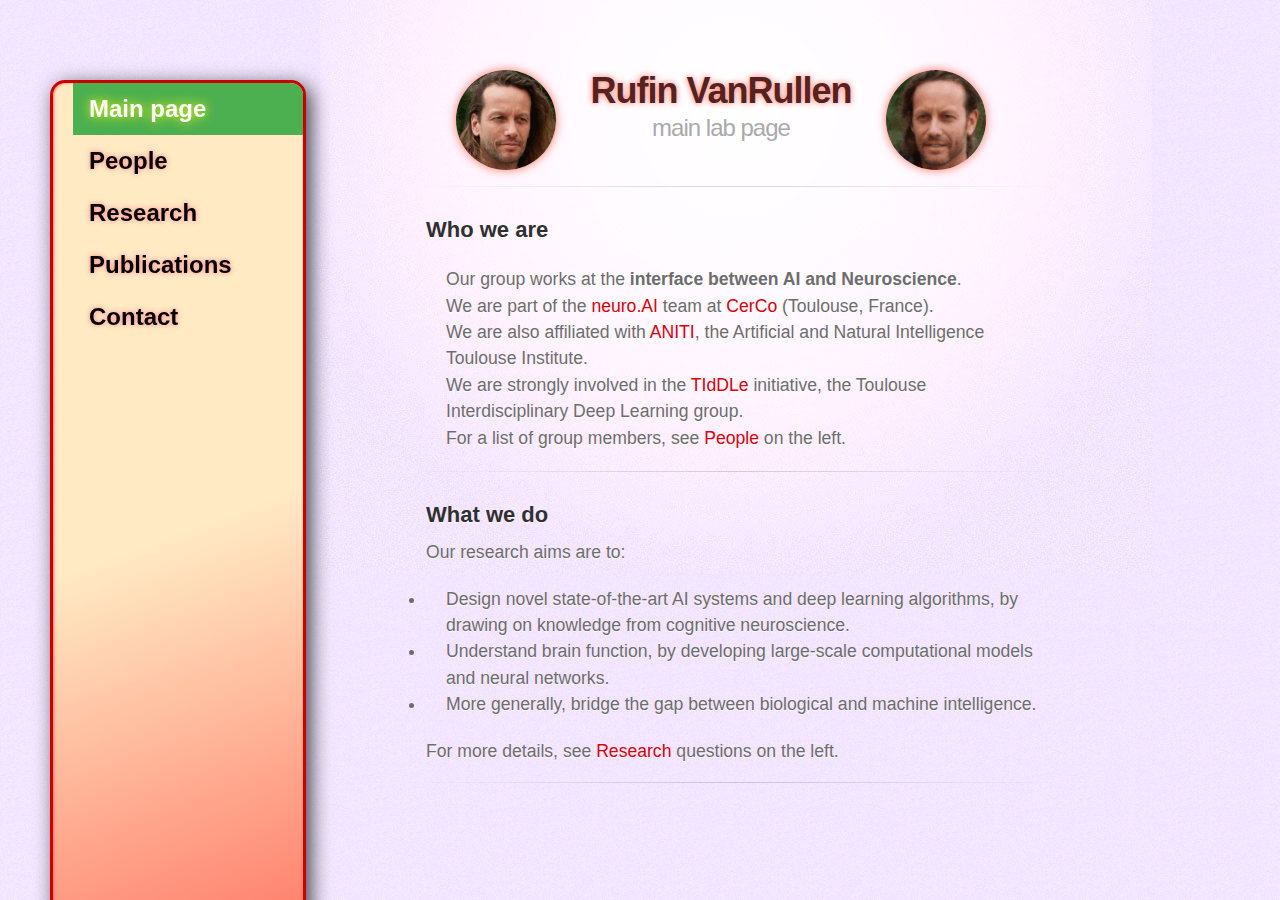
==== index.html @ 16567637 "Update index.html" ====
<!DOCTYPE html>
<html lang="en-US">
  <head>
    <meta charset='utf-8'>
    <meta http-equiv="X-UA-Compatible" content="IE=edge">
    <link rel="stylesheet" href="assets/css/style.css?v=ed995c8103273680a2b171596bf8498d300500a0">
    <link rel="stylesheet" type="text/css" href="assets/css/print.css" media="print">
    <!--[if lt IE 9]>
    <script src="//html5shiv.googlecode.com/svn/trunk/html5.js"></script>
    <![endif]-->

<!-- Begin Jekyll SEO tag v2.5.0 -->
<title>Rufin VanRullen - lab page</title>
<meta name="keywords" content="Research, AI, Deep Learning, Toulouse">
<meta name="generator" content="Jekyll v3.7.4" />
<meta property="og:title" content="Rufin VanRullen - lab page" />
<meta property="og:locale" content="en_US" />
<link rel="canonical" href="https://rufinv.github.io/" />
<meta property="og:url" content="https://rufinv.github.io/" />
<meta property="og:site_name" content="rufinv.github.io" />
<script type="application/ld+json">
{"@type":"WebSite","url":"https://rufinv.github.io/","headline":"Rufin VanRullen - lab page","name":"rufinv.github.io","@context":"http://schema.org"}</script>
<!-- End Jekyll SEO tag -->
  <script src="https://ajax.googleapis.com/ajax/libs/jquery/3.3.1/jquery.min.js"></script>
  <script src="https://maxcdn.bootstrapcdn.com/bootstrap/3.4.0/js/bootstrap.min.js"></script>

<link rel="stylesheet" href="menu_style.css">
<style>
  /* Tooltip */
  .test + .tooltip > .tooltip-inner {
    background-color: #4CAF50; 
    color: #FFFFFF; 
    border: 1px solid green; 
    padding: 2px;
    font-size: 12px;
    font-weight: normal;
  }
  /* Tooltip on bottom */
  .test + .tooltip.bottom > .tooltip-arrow {
    border-bottom: 5px solid green;
  }
  </style>
</head>
<body style="font-size: 1.1em;">

<ul class="menu">
  <li class="menu"><a class="active" href="index.html"><b>Main page</b></a></li>
  <li class="menu"><a href="people.html"><b>People</b></a></li>
  <li class="menu"><a href="research.html"><b>Research</b></a></li>
  <li class="menu"><a href="publications.html"><b>Publications</b></a></li>
  <li class="menu"><a href="contact.html"><b>Contact</b></a></li>
  </ul>

<div class="main">
    <div id="container">
      <div class="inner">

        <section id="mainpage">
        <header style="padding-left: 30px; padding-right: 60px;">
          <!-- <img src="./img/ruf7trans.gif" alt="" style="float:left;width:80px;height:80px;"> 
          <img src="./img/ruf7trans.gif" alt="" style="float:right;width:80px;height:80px;transform: scaleX(-1);"> 
	  <h1 style="text-align: center;font-size: 36px; color: #800303; display: block; margin: auto">Rufin VanRullen</h1> !-->
	  <img src="./img/Rufin-round-small.gif" alt="" style="float:left;width:100px;height:100px;border-radius: 50%; box-shadow: 0px 0px 10px #ff7060, 0 0 10px white;"> 
          <img src="./img/ruf-old-animation-very-small.gif" alt="" style="float:right;width:100px;height:100px;transform: scaleX(-1);border-radius: 50%; box-shadow: 0px 0px 10px #ff7060, 0 0 10px white";> 
	  <h1 style="text-align: center; font: bold 36px Arial, sans-serif; color: #522; text-shadow: 0px 0px 6px #ff7060, 0 0 6px white; display: block; margin: auto">Rufin VanRullen</h1>
	  <h2 style="text-align: center;display: block; margin: auto">main lab page</h2>
	  <!--        <p><h1 style="font-size: 36px">lab main page</h1></p>    --!> 
        </header>
        <hr>
          
	<h2>Who we are</h2>
	<p>
		<ul style="list-style-type:none;">
	<li style="list-style-type:none;">Our group works at the <span style="font-weight: bold">interface between AI and Neuroscience</span>. </li>
	<li style="list-style-type:none;">We are part of the 
		<a href="http://cerco.cnrs.fr/en/neuro-ai-2/"><b>neuro.AI</b></a> team at <a href="http://cerco.cnrs.fr/en/cerco-umr5549-2/"><b>CerCo</b></a> (Toulouse, France). </li>
	<li style="list-style-type:none;">We are also affiliated with <a href="https://aniti.univ-toulouse.fr/en/"><b>ANITI</b></a>, the Artificial and Natural Intelligence Toulouse Institute. </li>
	<li style="list-style-type:none;">We are strongly involved in the <a href="https://tiddle-group.github.io/"><b>TIdDLe</b></a> initiative, the Toulouse Interdisciplinary Deep Learning group.</li>
	<li style="list-style-type:none;">For a list of group members, see <a href="people.html"><b>People</b></a> on the left.</li>
		</ul>
	</p>
		
        <hr>
          <h2>What we do</h2>

	<p>Our research aims are to:
		<ul style="list-style-type:disc;">
			<li> Design novel state-of-the-art AI systems and deep learning algorithms, by drawing on knowledge from cognitive neuroscience. </li>
			<li> Understand brain function, by developing large-scale computational models and neural networks. </li>
			<li> More generally, bridge the gap between biological and machine intelligence.</li>
		</ul>
	</p>
	For more details, see <a href="research.html"><b>Research</b></a> questions on the left.</li>    
	<hr>			
        </section>
	      

</div>  


<!--         <footer></footer> --!> 

      </div>
    </div>
<script>
$(document).ready(function(){
  $('[data-toggle="tooltip"]').tooltip();   
});
</script>
    
  </body>
</html>
---- assets/css/style.css ----
@import url("https://fonts.googleapis.com/css?family=Chivo:900");.highlight table td{padding:5px}.highlight table pre{margin:0}.highlight,.highlight .w{color:#d0d0d0}.highlight .err{color:#151515;background-color:#ac4142}.highlight .c,.highlight .cd,.highlight .cm,.highlight .c1,.highlight .cs{color:#888}.highlight .cp{color:#f4bf75}.highlight .nt{color:#f4bf75}.highlight .o,.highlight .ow{color:#d0d0d0}.highlight .p,.highlight .pi{color:#d0d0d0}.highlight .gi{color:#90a959}.highlight .gd{color:#ac4142}.highlight .gh{color:#6a9fb5;font-weight:bold}.highlight .k,.highlight .kn,.highlight .kp,.highlight .kr,.highlight .kv{color:#aa759f}.highlight .kc{color:#d28445}.highlight .kt{color:#d28445}.highlight .kd{color:#d28445}.highlight .s,.highlight .sb,.highlight .sc,.highlight .sd,.highlight .s2,.highlight .sh,.highlight .sx,.highlight .s1{color:#90a959}.highlight .sr{color:#75b5aa}.highlight .si{color:#8f5536}.highlight .se{color:#8f5536}.highlight .nn{color:#f4bf75}.highlight .nc{color:#f4bf75}.highlight .no{color:#f4bf75}.highlight .na{color:#6a9fb5}.highlight .m,.highlight .mf,.highlight .mh,.highlight .mi,.highlight .il,.highlight .mo,.highlight .mb,.highlight .mx{color:#90a959}.highlight .ss{color:#90a959}html,body,div,span,applet,object,iframe,h1,h2,h3,h4,h5,h6,p,blockquote,pre,a,abbr,acronym,address,big,cite,code,del,dfn,em,img,ins,kbd,q,s,samp,small,strike,strong,sub,sup,tt,var,b,u,i,center,dl,dt,dd,ol,ul,li,fieldset,form,label,legend,table,caption,tbody,tfoot,thead,tr,th,td,article,aside,canvas,details,embed,figure,figcaption,footer,header,hgroup,menu,nav,output,ruby,section,summary,time,mark,audio,video{padding:0;margin:0;font:inherit;font-size:100%;vertical-align:baseline;border:0}article,aside,details,figcaption,figure,footer,header,hgroup,menu,nav,section{display:block}body{line-height:1}ol,ul{list-style:none}blockquote,q{quotes:none}blockquote:before,blockquote:after,q:before,q:after{content:'';content:none}table{border-spacing:0;border-collapse:collapse}body{font-family:'Helvetica Neue', Helvetica, Arial, serif;font-size:1.1em;line-height:1.5;color:#6d6d6d;text-shadow:0 1px 0 rgba(255,255,255,0.8);background:#e7e7e7 url(../images/body-bg.png) 0 0 repeat}a{color:#d5000d}a:hover{color:#c5000c}header{padding-top:70px;padding-bottom:25px}header h1{font-family:'Chivo', 'Helvetica Neue', Helvetica, Arial, serif;font-size:48px;font-weight:900;line-height:1.2;color:#303030;letter-spacing:-1px}header h2{font-size:24px;font-weight:normal;line-height:1.3;color:#aaa;letter-spacing:-1px}#container{min-height:595px;background:transparent url(../images/highlight-bg.jpg) 50% 0 no-repeat}.inner{width:620px;margin:0 auto}#container .inner img{max-width:100%}#downloads{margin-bottom:40px}a.button{display:block;float:left;width:179px;padding:12px 8px 12px 8px;margin-right:14px;font-size:15px;font-weight:bold;line-height:25px;color:#303030;background:#fdfdfd;background:-moz-linear-gradient(top, #fdfdfd 0%, #f2f2f2 100%);background:-webkit-gradient(linear, left top, left bottom, color-stop(0%, #fdfdfd), color-stop(100%, #f2f2f2));background:-webkit-linear-gradient(top, #fdfdfd 0%, #f2f2f2 100%);background:-o-linear-gradient(top, #fdfdfd 0%, #f2f2f2 100%);background:-ms-linear-gradient(top, #fdfdfd 0%, #f2f2f2 100%);background:linear-gradient(to top, #fdfdfd 0%, #f2f2f2 100%);filter:progid:DXImageTransform.Microsoft.gradient( startColorstr='#fdfdfd', endColorstr='#f2f2f2',GradientType=0 );border-top:solid 1px #cbcbcb;border-right:solid 1px #b7b7b7;border-bottom:solid 1px #b3b3b3;border-left:solid 1px #b7b7b7;border-radius:30px;-webkit-box-shadow:10px 10px 5px #888;-moz-box-shadow:10px 10px 5px #888;box-shadow:0px 1px 5px #e8e8e8;-moz-border-radius:30px;-webkit-border-radius:30px}a.button:hover{background:#fafafa;background:-moz-linear-gradient(top, #fdfdfd 0%, #f6f6f6 100%);background:-webkit-gradient(linear, left top, left bottom, color-stop(0%, #fdfdfd), color-stop(100%, #f6f6f6));background:-webkit-linear-gradient(top, #fdfdfd 0%, #f6f6f6 100%);background:-o-linear-gradient(top, #fdfdfd 0%, #f6f6f6 100%);background:-ms-linear-gradient(top, #fdfdfd 0%, #f6f6f6 100%);background:linear-gradient(to top, #fdfdfd 0%, #f6f6f6, 100%);filter:progid:DXImageTransform.Microsoft.gradient( startColorstr='#fdfdfd', endColorstr='#f6f6f6',GradientType=0 );border-top:solid 1px #b7b7b7;border-right:solid 1px #b3b3b3;border-bottom:solid 1px #b3b3b3;border-left:solid 1px #b3b3b3}a.button span{display:block;height:23px;padding-left:50px}#download-zip span{background:transparent url(../images/zip-icon.png) 12px 50% no-repeat}#download-tar-gz span{background:transparent url(../images/tar-gz-icon.png) 12px 50% no-repeat}#view-on-github span{background:transparent url(../images/octocat-icon.png) 12px 50% no-repeat}#view-on-github{margin-right:0}code,pre{margin-bottom:30px;font-family:Monaco, "Bitstream Vera Sans Mono", "Lucida Console", Terminal;font-size:14px;color:#222}code{padding:0 3px;background-color:#f2f2f2;border:solid 1px #ddd}pre{padding:20px;overflow:auto;color:#f2f2f2;text-shadow:none;background:#303030}pre code{padding:0;color:#f2f2f2;background-color:#303030;border:none}ul,ol,dl{margin-bottom:20px}hr{height:1px;padding-bottom:1em;margin-top:1em;line-height:1px;background:transparent url("../images/hr.png") 50% 0 no-repeat;border:none}strong{font-weight:bold}em{font-style:italic}table{width:100%;border:1px solid #ebebeb}th{font-weight:500}td{font-weight:300;text-align:center;border:1px solid #ebebeb}form{padding:20px;background:#f2f2f2}h1{font-size:32px}h2{margin-bottom:8px;font-size:22px;font-weight:bold;color:#303030}h3{margin-bottom:8px;font-size:18px;font-weight:bold;color:#d5000d}h4{font-size:16px;font-weight:bold;color:#303030}h5{font-size:1em;color:#303030}h6{font-size:.8em;color:#303030}p{margin-bottom:20px;font-weight:300}a{text-decoration:none}p a{font-weight:400}blockquote{padding:0 0 0 30px;margin-bottom:20px;font-size:1.6em;border-left:10px solid #e9e9e9}ul li{list-style-position:inside;list-style:disc;padding-left:20px}ol li{list-style-position:inside;list-style:decimal;padding-left:3px}dl dt{color:#303030}footer{padding-top:20px;padding-bottom:30px;margin-top:40px;font-size:13px;color:#aaa;background:transparent url("../images/hr.png") 0 0 no-repeat}footer a{color:#666}footer a:hover{color:#444}.clearfix:after{display:block;height:0;clear:both;visibility:hidden;content:'.'}.clearfix{display:inline-block}* html .clearfix{height:1%}.clearfix{display:block}@media only screen and (max-width: 767px){header{padding-top:10px;padding-bottom:10px}#downloads{margin-bottom:25px}#download-zip,#download-tar-gz{display:none}.inner{width:94%;margin:0 auto}}
---- assets/css/print.css ----
html, body, div, span, applet, object, iframe,
h1, h2, h3, h4, h5, h6, p, blockquote, pre,
a, abbr, acronym, address, big, cite, code,
del, dfn, em, img, ins, kbd, q, s, samp,
small, strike, strong, sub, sup, tt, var,
b, u, i, center,
dl, dt, dd, ol, ul, li,
fieldset, form, label, legend,
table, caption, tbody, tfoot, thead, tr, th, td,
article, aside, canvas, details, embed,
figure, figcaption, footer, header, hgroup,
menu, nav, output, ruby, section, summary,
time, mark, audio, video {
  padding: 0;
  margin: 0;
  font: inherit;
  font-size: 100%;
  vertical-align: baseline;
  border: 0;
}
/* HTML5 display-role reset for older browsers */
article, aside, details, figcaption, figure,
footer, header, hgroup, menu, nav, section {
  display: block;
}
body {
  line-height: 1;
}
ol, ul {
  list-style: none;
}
blockquote, q {
  quotes: none;
}
blockquote:before, blockquote:after,
q:before, q:after {
  content: '';
  content: none;
}
table {
  border-spacing: 0;
  border-collapse: collapse;
}
body {
  font-family: 'Helvetica Neue', Helvetica, Arial, serif;
  font-size: 13px;
  line-height: 1.5;
  color: #000;
}

a {
  font-weight: bold;
  color: #d5000d;
}

header {
  padding-top: 70px;
  padding-bottom: 10px;
}

header h1 {
  font-size: 48px;
  font-weight: bold;
  line-height: 1.2;
  color: #303030;
  letter-spacing: -1px;
}

header h2 {
  font-size: 24px;
  font-weight: normal;
  line-height: 1.3;
  color: #aaa;
  letter-spacing: -1px;
}
#downloads {
  display: none;
}
#main_content {
  padding-top: 20px;
}

code, pre {
  margin-bottom: 30px;
  font-family: Monaco, "Bitstream Vera Sans Mono", "Lucida Console", Terminal;
  font-size: 12px;
  color: #222;
}

code {
  padding: 0 3px;
}

pre {
  padding: 20px;
  overflow: auto;
  border: solid 1px #ddd;
}
pre code {
  padding: 0;
}

ul, ol, dl {
  margin-bottom: 20px;
}


/* COMMON STYLES */

table {
  width: 100%;
  border: 1px solid #ebebeb;
}

th {
  font-weight: 500;
}

td {
  font-weight: 300;
  text-align: center;
  border: 1px solid #ebebeb;
}

form {
  padding: 20px;
  background: #f2f2f2;

}


/* GENERAL ELEMENT TYPE STYLES */

h1 {
  font-size: 2.8em;
}

h2 {
  margin-bottom: 8px;
  font-size: 22px;
  font-weight: bold;
  color: #303030;
}

h3 {
  margin-bottom: 8px;
  font-size: 18px;
  font-weight: bold;
  color: #d5000d;
}

h4 {
  font-size: 16px;
  font-weight: bold;
  color: #303030;
}

h5 {
  font-size: 1em;
  color: #303030;
}

h6 {
  font-size: .8em;
  color: #303030;
}

p {
  margin-bottom: 20px;
  font-weight: 300;
}

a {
  text-decoration: none;
}

p a {
  font-weight: 400;
}

blockquote {
  padding: 0 0 0 30px;
  margin-bottom: 20px;
  font-size: 1.6em;
  border-left: 10px solid #e9e9e9;
}

ul li {
  list-style-position: inside;
  list-style: disc;
  padding-left: 20px;
}

ol li {
  list-style-position: inside;
  list-style: decimal;
  padding-left: 3px;
}

dl dd {
  font-style: italic;
  font-weight: 100;
}

footer {
  padding-top: 20px;
  padding-bottom: 30px;
  margin-top: 40px;
  font-size: 13px;
  color: #aaa;
}

footer a {
  color: #666;
}

/* MISC */
.clearfix:after {
  display: block;
  height: 0;
  clear: both;
  visibility: hidden;
  content: '.';
}

.clearfix {display: inline-block;}
* html .clearfix {height: 1%;}
.clearfix {display: block;}
---- menu_style.css ----
body {
 /* margin-left: 320px;
  margin-right: 320px;*/
  margin-left: 320px;
  margin-right: 10%;
}
ul.menu {
  list-style-type: none;
  margin: 0;
  padding: 0;
  width: 250px;
  background-color: #ffeac4; /*#fafad2;*/
  background-image: linear-gradient(160deg, #ffeac4 50%, #ff7060);
  box-shadow: 1px 0px 3px 0px #ff7060 inset, 5px 5px 20px 0px #444444;
  position: fixed;
  top: 80px;
  left: 50px;
  height: 100%;
  overflow: auto;
  font: bold 24px Arial, sans-serif;
  border-style: solid;
  border-width: medium;
  border-color: #cc0000;
  border-radius: 15px;
}

li.menu a {
  display: block;
  color: #000;
  text-shadow: 0px 0px 5px #ff7060, 0 0 5px white;
  padding: 12px 8px 12px 16px;
  text-decoration: none;
}

li.menu a.active {
  background-color: #4CAF50;
  color: white;
  text-shadow: 0 0 12px #FFFF00;
}

li.menu a:hover:not(.active) {
  background-color: #568;
  color: white;
  text-shadow: 0 0 12px #AA00FF;
}
	
/*need a regular ul style as well
ul.regular {
    list-style-type: disc;
    color: inherit;
    padding-left: 0px 20px;
    position: initial;
    width: initial;
    background-color: initial; 
    font: inherit;
    border-style: initial;
}

ul.regular li {
	position: initial;
}

ul.regular li a {
  display: initial;
  color: inherit;
  padding: initial;
  text-decoration: inherit;
}

ul.regular li a.active {
  background-color: inherit;
  color: inherit;
}

ul.regular li a:hover:not(.active) {
  background-color: inherit;
  color: inherit;
}
*/

@media screen and (max-width: 1200px) {
  ul.menu {  width: 200px;
  top: 60px;
  left: 35px;
  font: bold 20px Arial, sans-serif;
  border-radius: 15px;
}
  body {  
	  margin-left: 240px;
  	margin-right: 5%;
	}
}

@media screen and (max-width: 900px) {
  ul.menu {  width: 150px;
  top: 40px;
  left: 20px;
  font: bold 16px Arial, sans-serif;
  border-radius: 15px;
}
  body {  
	  margin-left: 180px;
  	margin-right: 2%;
	}
}
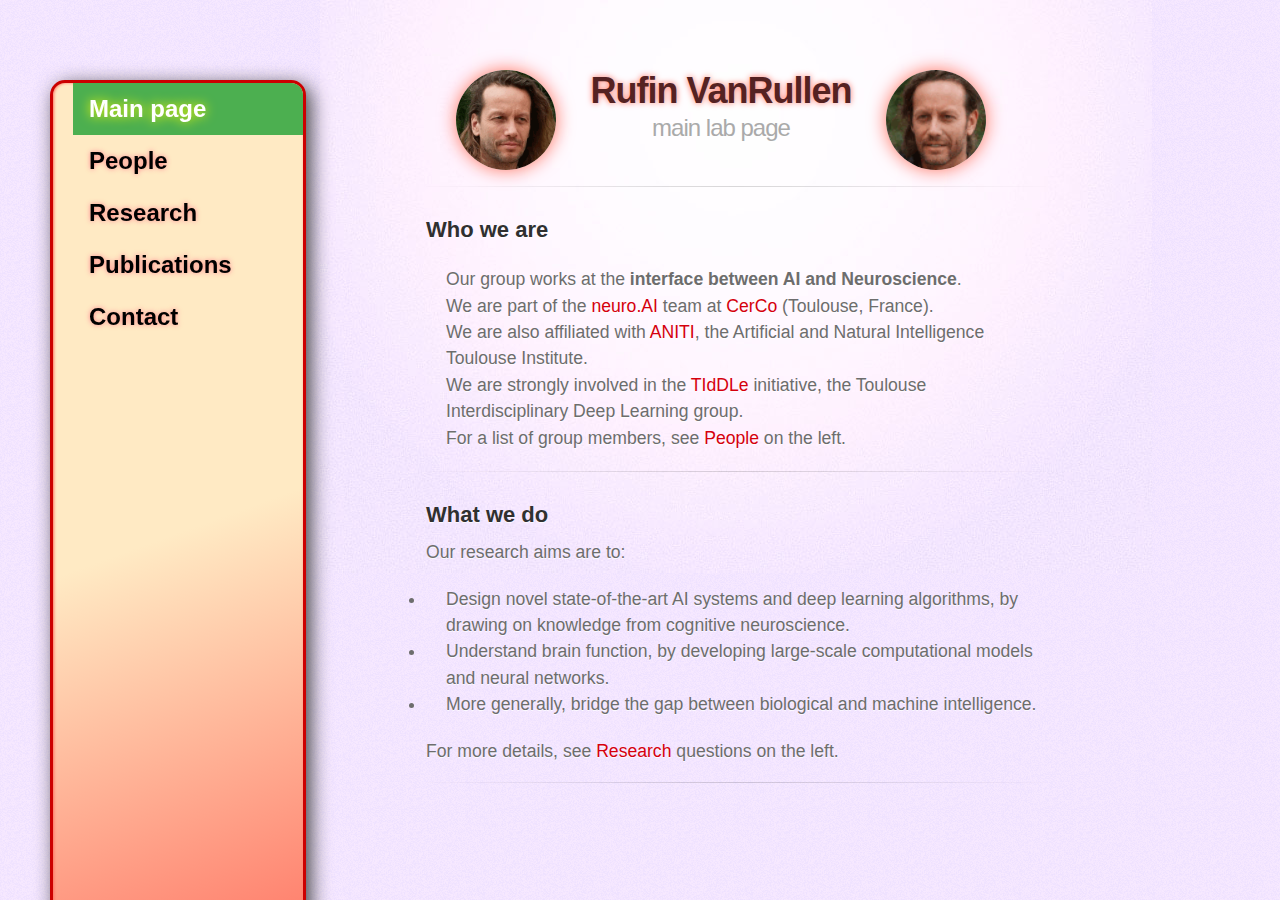
==== commit 7d7f6aa1: "Update index.html" ====
--- a/index.html
+++ b/index.html
@@ -60,8 +60,8 @@
           <!-- <img src="./img/ruf7trans.gif" alt="" style="float:left;width:80px;height:80px;"> 
           <img src="./img/ruf7trans.gif" alt="" style="float:right;width:80px;height:80px;transform: scaleX(-1);"> 
 	  <h1 style="text-align: center;font-size: 36px; color: #800303; display: block; margin: auto">Rufin VanRullen</h1> !-->
-	  <img src="./img/Rufin-round-small.gif" alt="" style="float:left;width:100px;height:100px;border-radius: 50%; box-shadow: 0px 0px 10px #ff7060, 0 0 10px white;"> 
-          <img src="./img/ruf-old-animation-very-small.gif" alt="" style="float:right;width:100px;height:100px;transform: scaleX(-1);border-radius: 50%; box-shadow: 0px 0px 10px #ff7060, 0 0 10px white";> 
+	  <img src="./img/Rufin-round-small.gif" alt="" style="float:left;width:100px;height:100px;border-radius: 50%; box-shadow: 0px 0px 18px #ff7060, 0 0 18px white;"> 
+          <img src="./img/ruf-old-animation-very-small.gif" alt="" style="float:right;width:100px;height:100px;transform: scaleX(-1);border-radius: 50%; box-shadow: 0px 0px 18px #ff7060, 0 0 18px white";> 
 	  <h1 style="text-align: center; font: bold 36px Arial, sans-serif; color: #522; text-shadow: 0px 0px 6px #ff7060, 0 0 6px white; display: block; margin: auto">Rufin VanRullen</h1>
 	  <h2 style="text-align: center;display: block; margin: auto">main lab page</h2>
 	  <!--        <p><h1 style="font-size: 36px">lab main page</h1></p>    --!> 
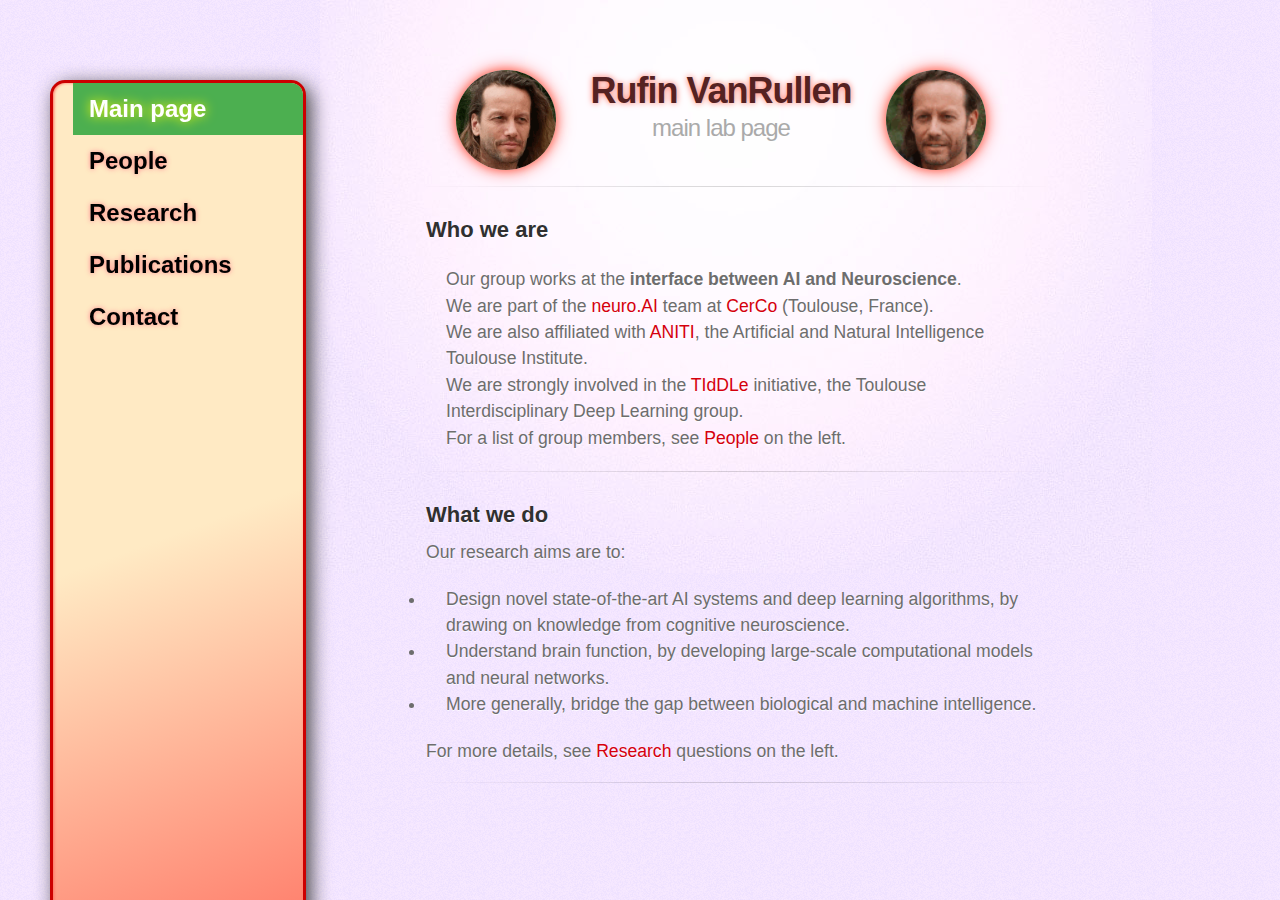
==== commit ec271bbc: "Update index.html" ====
--- a/index.html
+++ b/index.html
@@ -60,8 +60,8 @@
           <!-- <img src="./img/ruf7trans.gif" alt="" style="float:left;width:80px;height:80px;"> 
           <img src="./img/ruf7trans.gif" alt="" style="float:right;width:80px;height:80px;transform: scaleX(-1);"> 
 	  <h1 style="text-align: center;font-size: 36px; color: #800303; display: block; margin: auto">Rufin VanRullen</h1> !-->
-	  <img src="./img/Rufin-round-small.gif" alt="" style="float:left;width:100px;height:100px;border-radius: 50%; box-shadow: 0px 0px 18px #ff7060, 0 0 18px white;"> 
-          <img src="./img/ruf-old-animation-very-small.gif" alt="" style="float:right;width:100px;height:100px;transform: scaleX(-1);border-radius: 50%; box-shadow: 0px 0px 18px #ff7060, 0 0 18px white";> 
+	  <img src="./img/Rufin-round-small.gif" alt="" style="float:left;width:100px;height:100px;border-radius: 50%; box-shadow: 0px 0px 8px #ff7060, 0 0 18px #ff7060;"> 
+          <img src="./img/ruf-old-animation-very-small.gif" alt="" style="float:right;width:100px;height:100px;transform: scaleX(-1);border-radius: 50%; box-shadow: 0px 0px 8px #ff7060, 0 0 18px #ff7060";> 
 	  <h1 style="text-align: center; font: bold 36px Arial, sans-serif; color: #522; text-shadow: 0px 0px 6px #ff7060, 0 0 6px white; display: block; margin: auto">Rufin VanRullen</h1>
 	  <h2 style="text-align: center;display: block; margin: auto">main lab page</h2>
 	  <!--        <p><h1 style="font-size: 36px">lab main page</h1></p>    --!> 
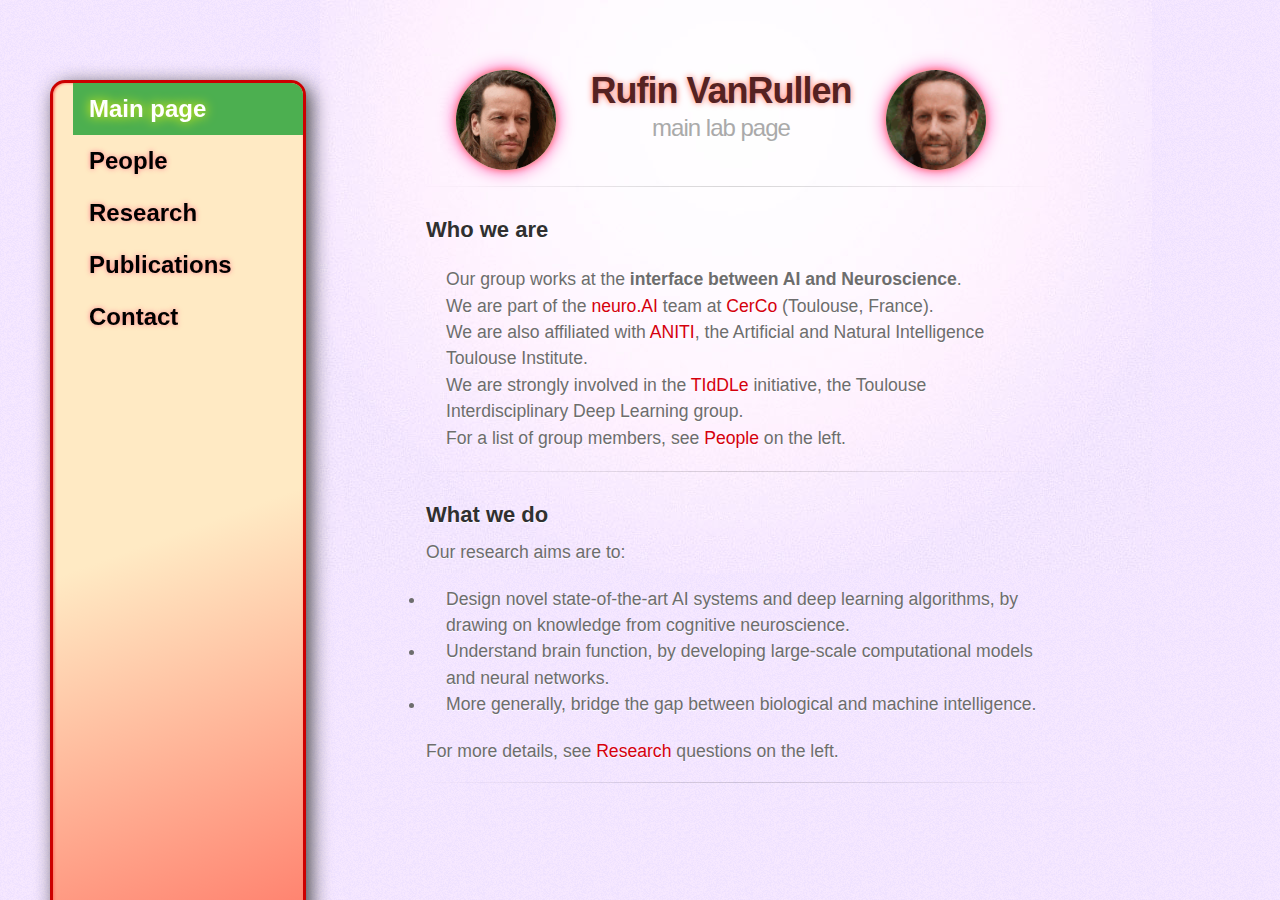
==== commit 04988a84: "Update index.html" ====
--- a/index.html
+++ b/index.html
@@ -60,8 +60,8 @@
           <!-- <img src="./img/ruf7trans.gif" alt="" style="float:left;width:80px;height:80px;"> 
           <img src="./img/ruf7trans.gif" alt="" style="float:right;width:80px;height:80px;transform: scaleX(-1);"> 
 	  <h1 style="text-align: center;font-size: 36px; color: #800303; display: block; margin: auto">Rufin VanRullen</h1> !-->
-	  <img src="./img/Rufin-round-small.gif" alt="" style="float:left;width:100px;height:100px;border-radius: 50%; box-shadow: 0px 0px 8px #ff7060, 0 0 18px #ff7060;"> 
-          <img src="./img/ruf-old-animation-very-small.gif" alt="" style="float:right;width:100px;height:100px;transform: scaleX(-1);border-radius: 50%; box-shadow: 0px 0px 8px #ff7060, 0 0 18px #ff7060";> 
+	  <img src="./img/Rufin-round-small.gif" alt="" style="float:left;width:100px;height:100px;border-radius: 50%; box-shadow: 0px 0px 6px #ff7060, 0 0 18px #ff40aa;"> 
+          <img src="./img/ruf-old-animation-very-small.gif" alt="" style="float:right;width:100px;height:100px;transform: scaleX(-1);border-radius: 50%; box-shadow: 0px 0px 6px #ff7060, 0 0 18px #ff40aa";> 
 	  <h1 style="text-align: center; font: bold 36px Arial, sans-serif; color: #522; text-shadow: 0px 0px 6px #ff7060, 0 0 6px white; display: block; margin: auto">Rufin VanRullen</h1>
 	  <h2 style="text-align: center;display: block; margin: auto">main lab page</h2>
 	  <!--        <p><h1 style="font-size: 36px">lab main page</h1></p>    --!> 
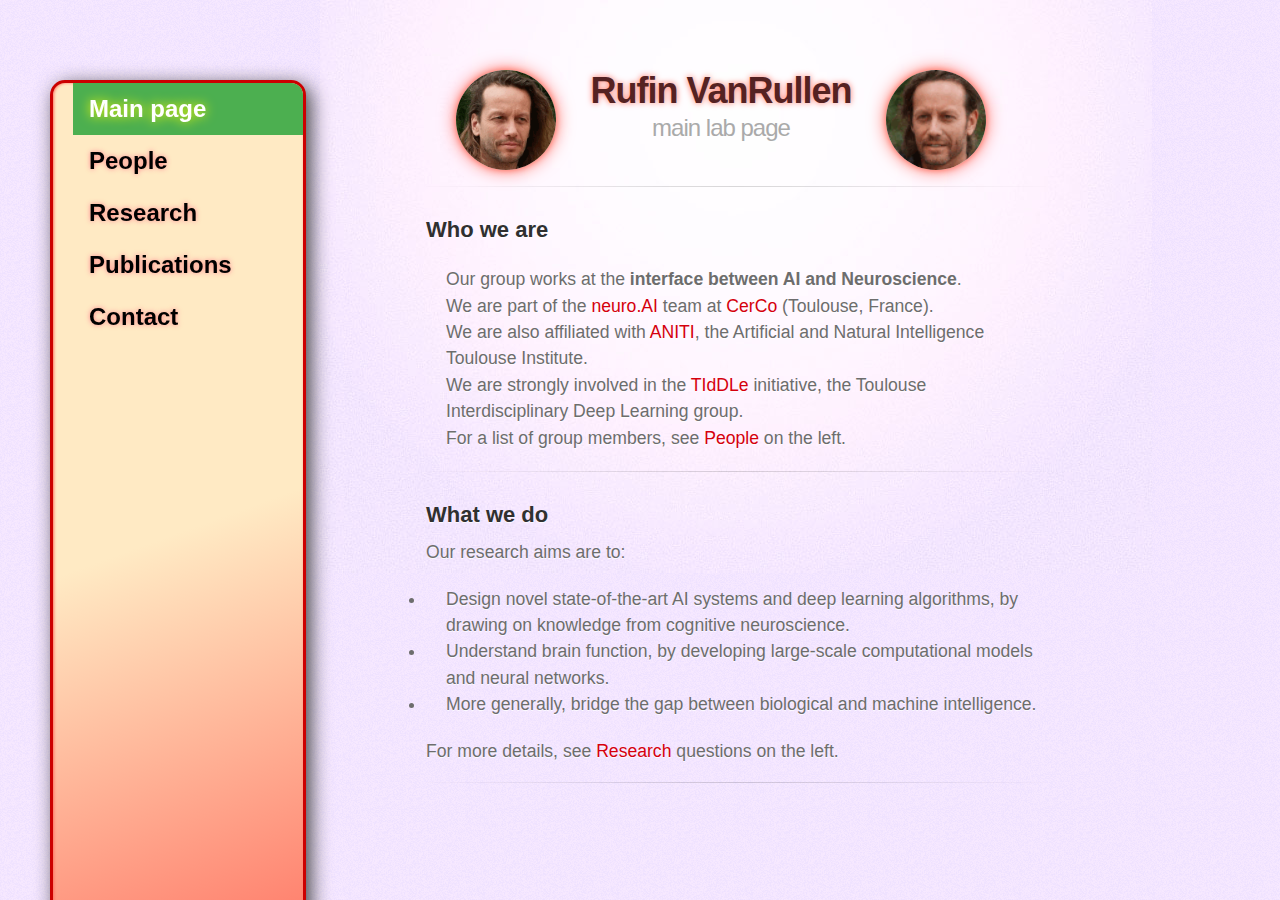
==== commit 6f898d29: "Update index.html" ====
--- a/index.html
+++ b/index.html
@@ -60,8 +60,8 @@
           <!-- <img src="./img/ruf7trans.gif" alt="" style="float:left;width:80px;height:80px;"> 
           <img src="./img/ruf7trans.gif" alt="" style="float:right;width:80px;height:80px;transform: scaleX(-1);"> 
 	  <h1 style="text-align: center;font-size: 36px; color: #800303; display: block; margin: auto">Rufin VanRullen</h1> !-->
-	  <img src="./img/Rufin-round-small.gif" alt="" style="float:left;width:100px;height:100px;border-radius: 50%; box-shadow: 0px 0px 6px #ff7060, 0 0 18px #ff40aa;"> 
-          <img src="./img/ruf-old-animation-very-small.gif" alt="" style="float:right;width:100px;height:100px;transform: scaleX(-1);border-radius: 50%; box-shadow: 0px 0px 6px #ff7060, 0 0 18px #ff40aa";> 
+	  <img src="./img/Rufin-round-small.gif" alt="" style="float:left;width:100px;height:100px;border-radius: 50%; box-shadow: 0px 0px 6px #ff7060, 0 0 18px #ff7060;"> 
+          <img src="./img/ruf-old-animation-very-small.gif" alt="" style="float:right;width:100px;height:100px;transform: scaleX(-1);border-radius: 50%; box-shadow: 0px 0px 6px #ff7060, 0 0 18px #ff7060;"> 
 	  <h1 style="text-align: center; font: bold 36px Arial, sans-serif; color: #522; text-shadow: 0px 0px 6px #ff7060, 0 0 6px white; display: block; margin: auto">Rufin VanRullen</h1>
 	  <h2 style="text-align: center;display: block; margin: auto">main lab page</h2>
 	  <!--        <p><h1 style="font-size: 36px">lab main page</h1></p>    --!> 
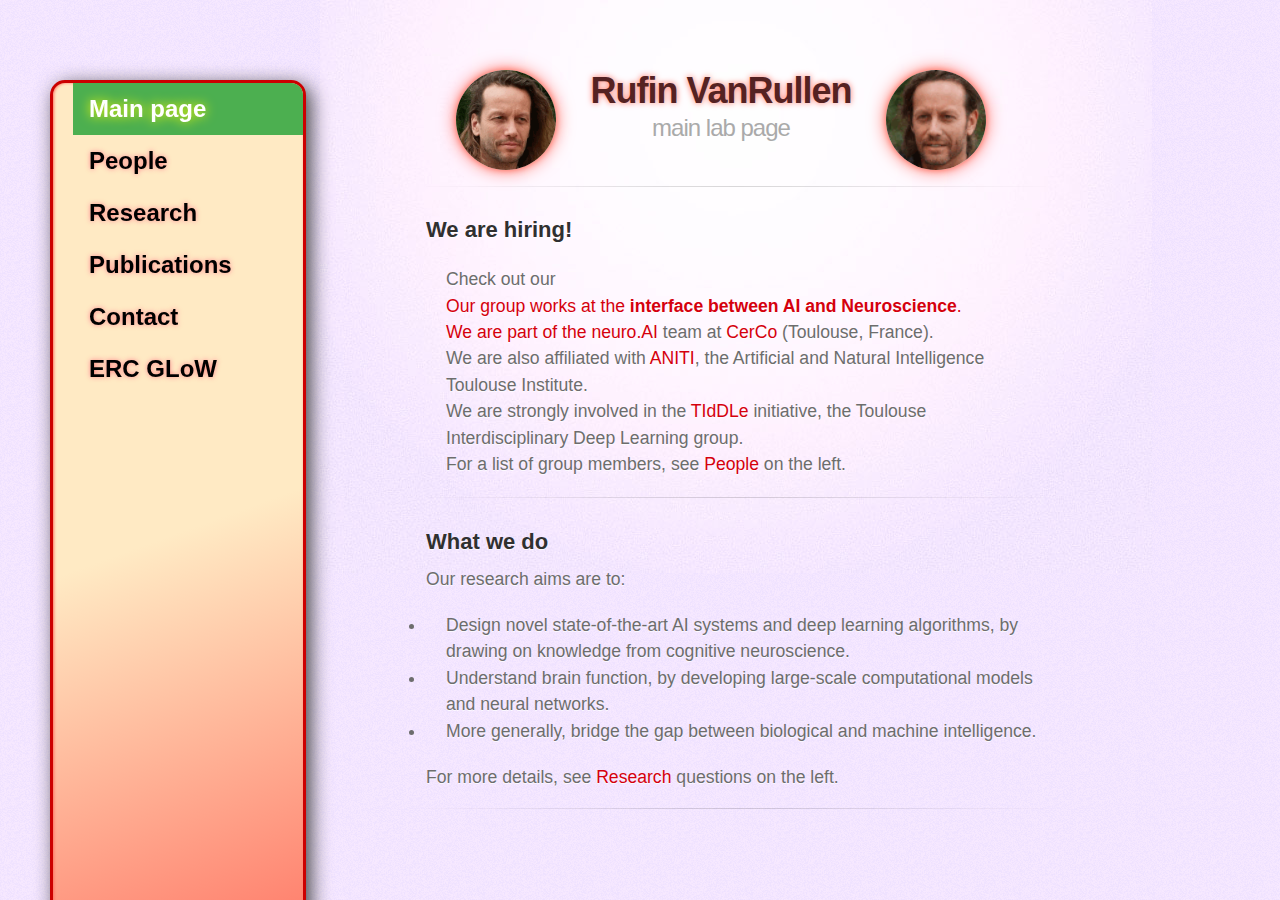
==== commit e6ed8ae5: "Update index.html" ====
--- a/index.html
+++ b/index.html
@@ -49,6 +49,7 @@
   <li class="menu"><a href="research.html"><b>Research</b></a></li>
   <li class="menu"><a href="publications.html"><b>Publications</b></a></li>
   <li class="menu"><a href="contact.html"><b>Contact</b></a></li>
+  <li class="menu"><a href="glow.html"><b>ERC GLoW</b></a></li>
   </ul>
 
 <div class="main">
@@ -68,7 +69,16 @@
         </header>
         <hr>
           
-	<h2>Who we are</h2>
+<h2>We are hiring!</h2>
+	<p>
+	<ul style="list-style-type:none;">
+ <li style="list-style-type:none;">Check out our <a href="./glow.html>ERC Advanced GLoW page</a> on the left for the latest information on available positions.</span>. </li>
+		</ul>
+	</p>
+		
+        <hr>
+ 
+<h2>Who we are</h2>
 	<p>
 		<ul style="list-style-type:none;">
 	<li style="list-style-type:none;">Our group works at the <span style="font-weight: bold">interface between AI and Neuroscience</span>. </li>
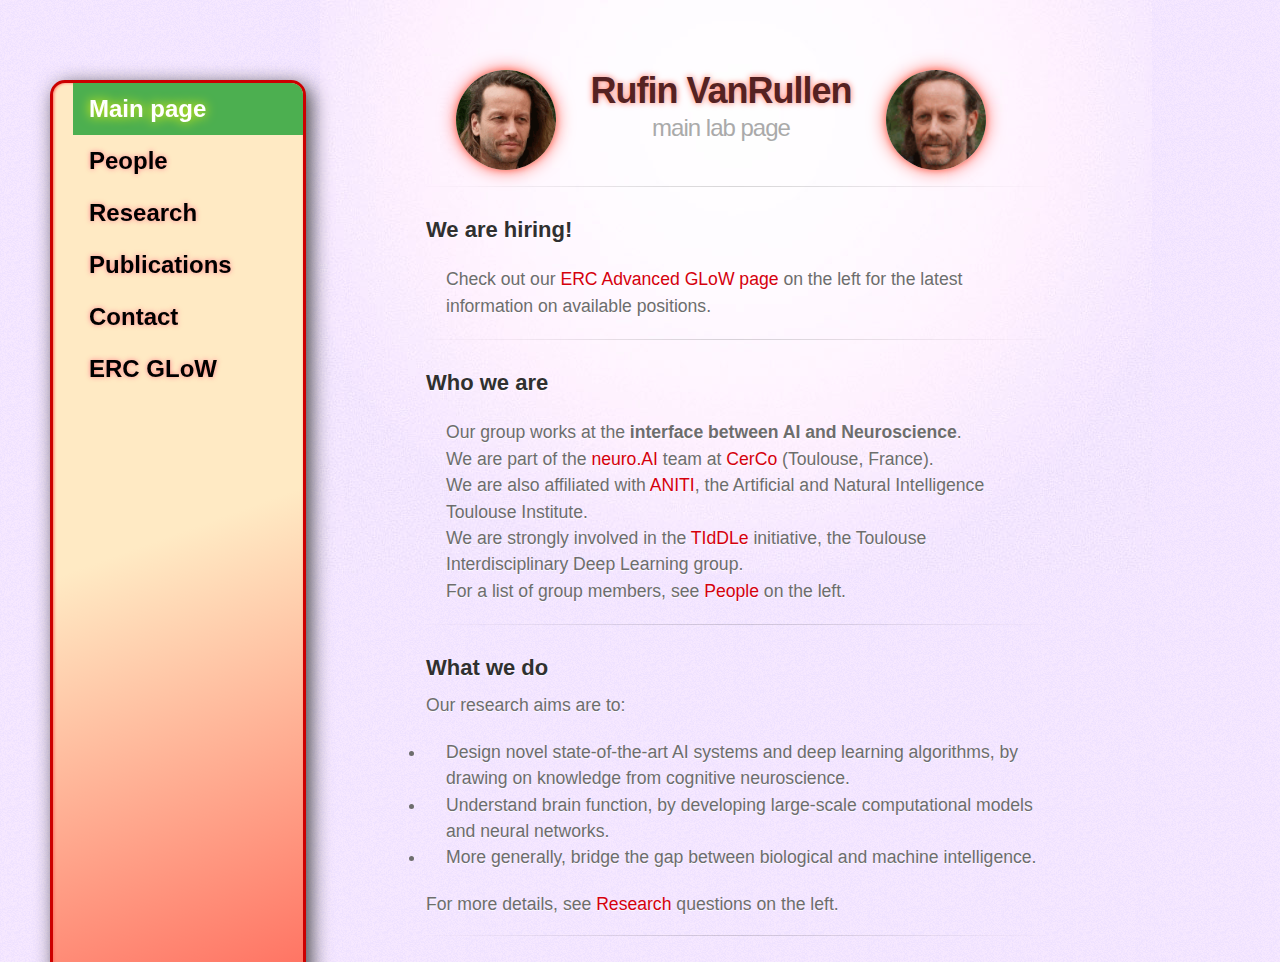
==== commit 82d1b007: "Update index.html" ====
--- a/index.html
+++ b/index.html
@@ -72,7 +72,7 @@
 <h2>We are hiring!</h2>
 	<p>
 	<ul style="list-style-type:none;">
- <li style="list-style-type:none;">Check out our <a href="./glow.html>ERC Advanced GLoW page</a> on the left for the latest information on available positions.</span>. </li>
+ <li style="list-style-type:none;">Check out our <a href="./glow.html">ERC Advanced GLoW page</a> on the left for the latest information on available positions.</li>
 		</ul>
 	</p>
 		
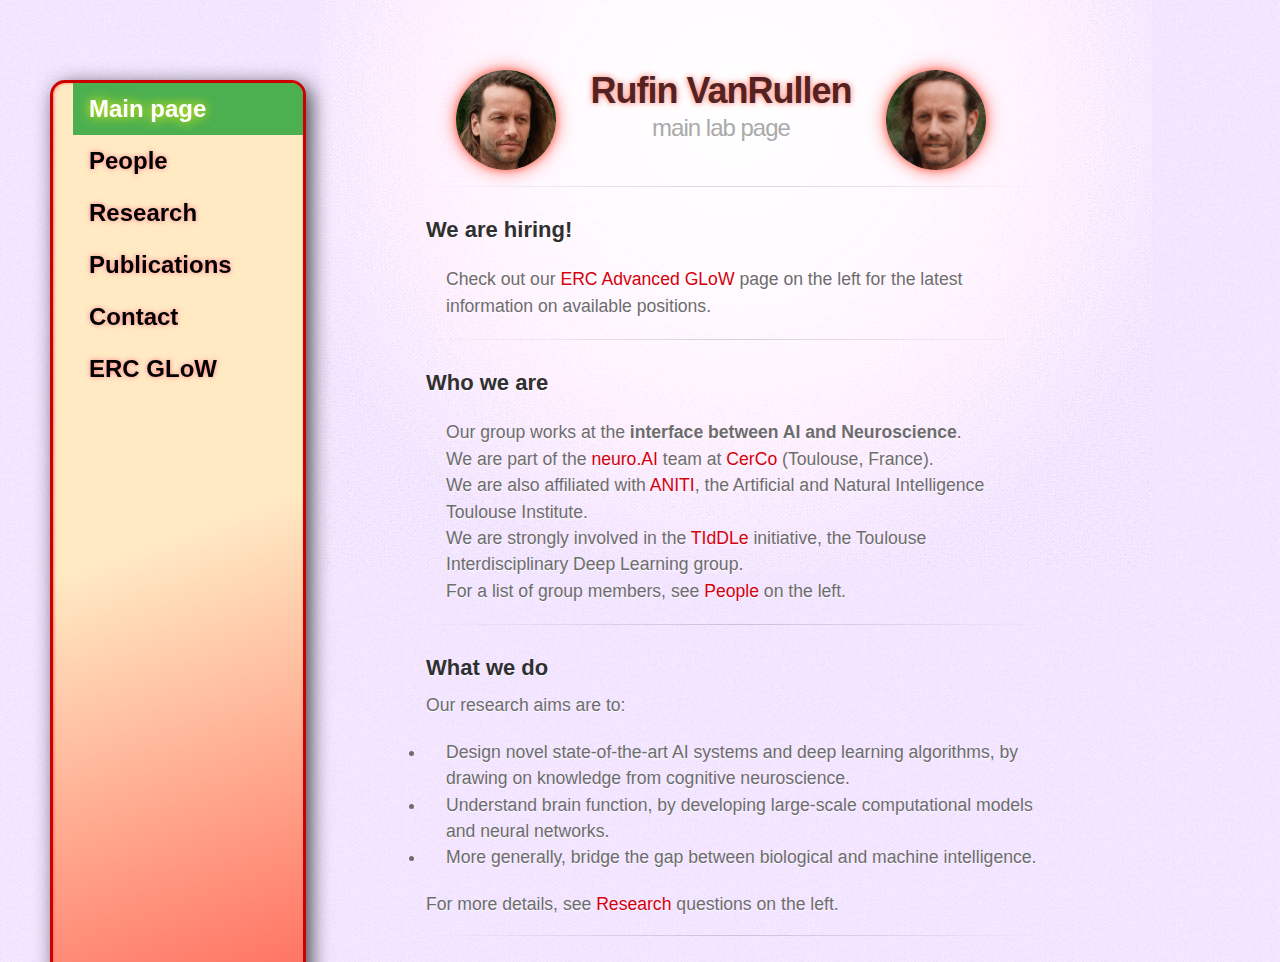
==== commit a973ecd8: "Update index.html" ====
--- a/index.html
+++ b/index.html
@@ -72,7 +72,7 @@
 <h2>We are hiring!</h2>
 	<p>
 	<ul style="list-style-type:none;">
- <li style="list-style-type:none;">Check out our <a href="./glow.html">ERC Advanced GLoW page</a> on the left for the latest information on available positions.</li>
+ <li style="list-style-type:none;">Check out our <a href="./glow.html">ERC Advanced GLoW</a> page on the left for the latest information on available positions.</li>
 		</ul>
 	</p>
 		
